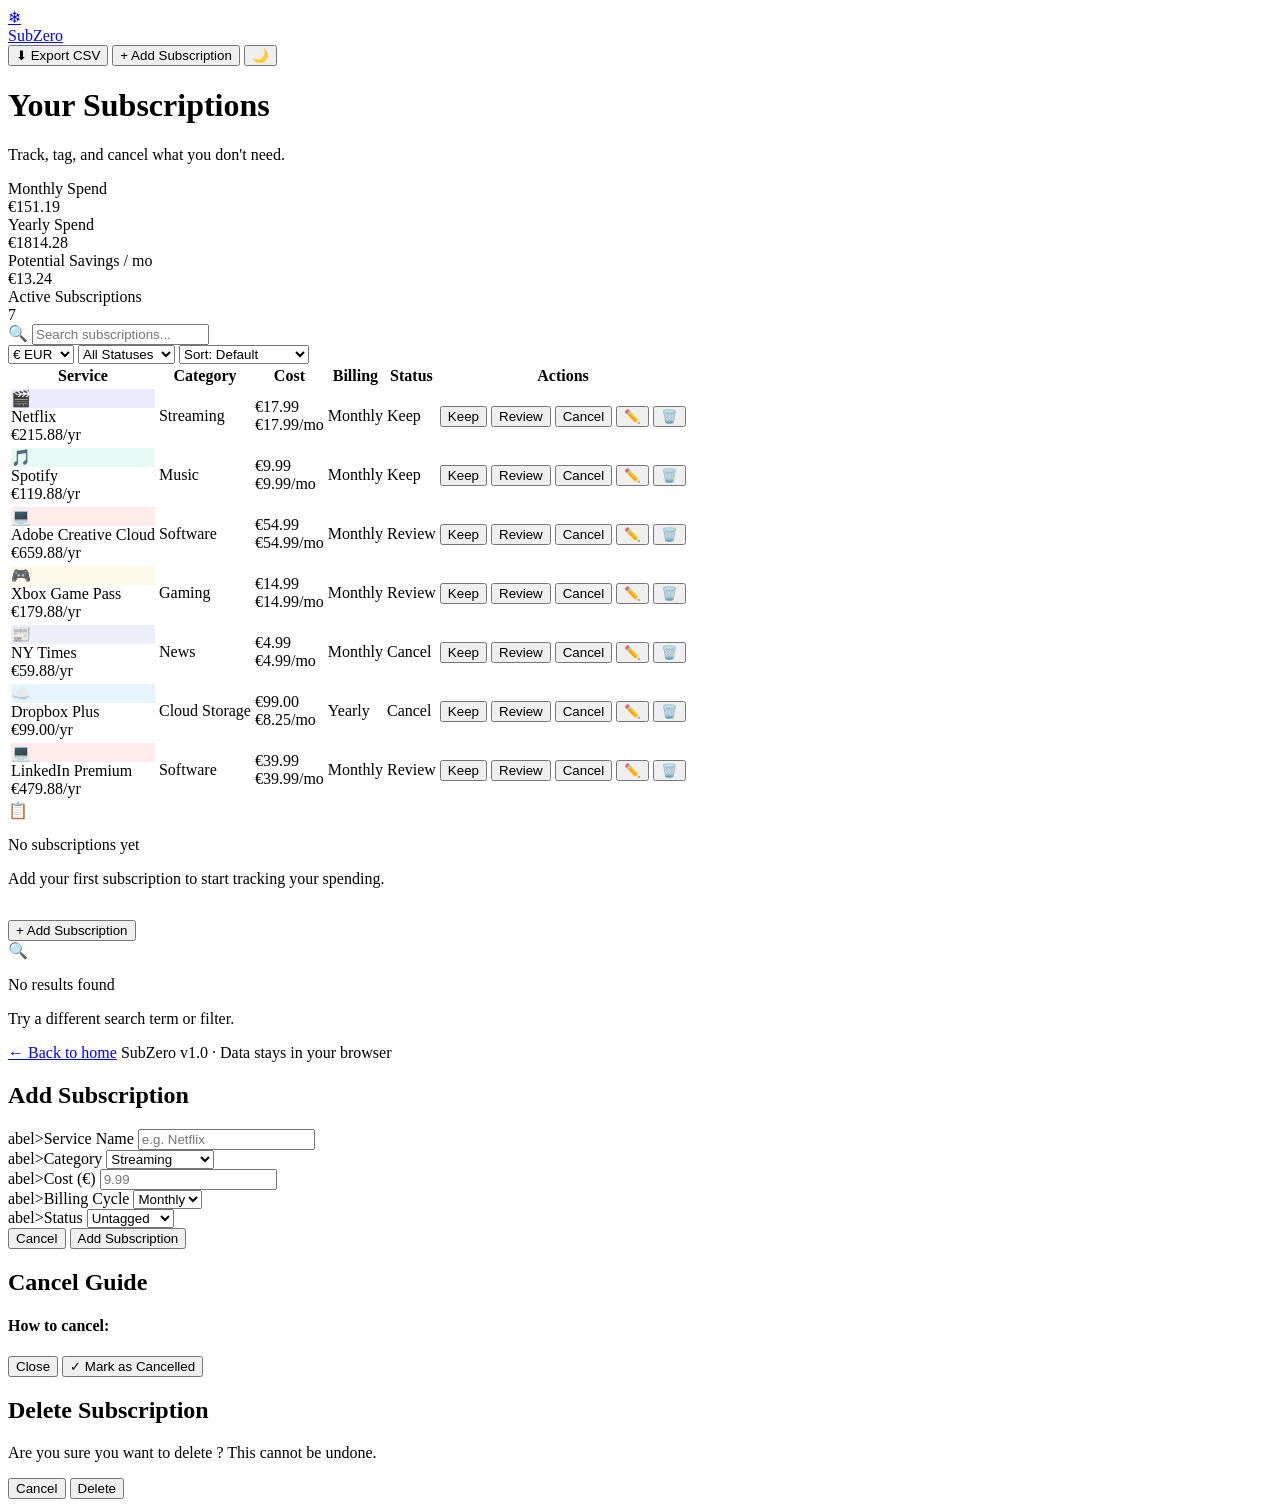
==== pages/app.html @ 042c2ed8 "feat: full redesign with landing page and dashboard" ====
<!DOCTYPE html>
<html lang="en" data-theme="dark">
<head>
  <meta charset="UTF-8" />
  <meta name="viewport" content="width=device-width, initial-scale=1.0" />
  <title>SubZero – Dashboard</title>
  <link rel="preconnect" href="https://fonts.googleapis.com" />
  <link rel="preconnect" href="https://fonts.gstatic.com" crossorigin />
  <link href="https://fonts.googleapis.com/css2?family=Inter:wght@400;500;600;700;800&display=swap" rel="stylesheet" />
  <link rel="stylesheet" href="assets/css/app.css" />
</head>
<body>

  <!-- NAVBAR -->
  <nav class="navbar">
    <a href="../index.html" class="nav-logo">
      <div class="logo-icon">❄</div>
      <span class="logo-text">SubZero</span>
    </a>
    <div class="nav-right">
      <button class="btn btn-ghost btn-sm" onclick="exportCSV()">⬇ Export CSV</button>
      <button class="btn btn-primary btn-sm" onclick="openAddModal()">+ Add Subscription</button>
      <button class="btn-icon" onclick="toggleTheme()" id="theme-btn" title="Toggle theme">🌙</button>
    </div>
  </nav>

  <!-- MAIN APP -->
  <main class="app-main">

    <!-- PAGE TITLE -->
    <div class="page-title">
      <div>
        <h1>Your Subscriptions</h1>
        <p>Track, tag, and cancel what you don't need.</p>
      </div>
    </div>

    <!-- STATS -->
    <div class="stats-grid">
      <div class="stat-card">
        <div class="stat-label">Monthly Spend</div>
        <div class="stat-value red" id="stat-monthly">€0.00</div>
      </div>
      <div class="stat-card">
        <div class="stat-label">Yearly Spend</div>
        <div class="stat-value red" id="stat-yearly">€0.00</div>
      </div>
      <div class="stat-card">
        <div class="stat-label">Potential Savings / mo</div>
        <div class="stat-value green" id="stat-savings">€0.00</div>
        <div class="progress-bar">
          <div class="progress-fill" id="savings-bar" style="width:0%"></div>
        </div>
      </div>
      <div class="stat-card">
        <div class="stat-label">Active Subscriptions</div>
        <div class="stat-value purple" id="stat-count">0</div>
      </div>
    </div>

    <!-- CONTROLS -->
    <div class="controls-row">
      <div class="search-wrap">
        <span>🔍</span>
        <input type="text" id="search-input" placeholder="Search subscriptions..." oninput="renderTable()" />
      </div>
      <select id="currency-select" onchange="changeCurrency()">
        <option value="€">€ EUR</option>
        <option value="$">$ USD</option>
        <option value="£">£ GBP</option>
        <option value="₺">₺ TRY</option>
        <option value="Fr">Fr CHF</option>
        <option value="zł">zł PLN</option>
      </select>
      <select id="filter-status" onchange="renderTable()">
        <option value="all">All Statuses</option>
        <option value="keep">✅ Keep</option>
        <option value="review">🔄 Review</option>
        <option value="cancel">❌ Cancel</option>
        <option value="none">— Untagged</option>
      </select>
      <select id="sort-select" onchange="renderTable()">
        <option value="none">Sort: Default</option>
        <option value="name-asc">Name A → Z</option>
        <option value="name-desc">Name Z → A</option>
        <option value="cost-asc">Cost: Low → High</option>
        <option value="cost-desc">Cost: High → Low</option>
      </select>
    </div>

    <!-- TABLE -->
    <div class="table-wrap">
      <table class="subs-table">
        <thead>
          <tr>
            <th>Service</th>
            <th class="hide-sm">Category</th>
            <th>Cost</th>
            <th class="hide-sm">Billing</th>
            <th>Status</th>
            <th>Actions</th>
          </tr>
        </thead>
        <tbody id="subs-body"></tbody>
      </table>

      <div id="empty-state" class="empty-state hidden">
        <div class="empty-icon">📋</div>
        <p class="empty-title">No subscriptions yet</p>
        <p class="empty-sub">Add your first subscription to start tracking your spending.</p>
        <button class="btn btn-primary" onclick="openAddModal()" style="margin-top:16px">
          + Add Subscription
        </button>
      </div>

      <div id="no-results" class="empty-state hidden">
        <div class="empty-icon">🔍</div>
        <p class="empty-title">No results found</p>
        <p class="empty-sub">Try a different search term or filter.</p>
      </div>
    </div>

  </main>

  <!-- FOOTER -->
  <footer class="app-footer">
    <a href="../index.html">← Back to home</a>
    <span>SubZero v1.0 · Data stays in your browser</span>
  </footer>

  <!-- TOAST -->
  <div id="toast" class="toast hidden"></div>

  <!-- ADD / EDIT MODAL -->
  <div id="add-modal" class="modal-overlay hidden">
    <div class="modal">
      <h2 id="modal-title">Add Subscription</h2>
      <div class="form-row">
        <div class="form-group">
          abel>Service Name</label>
          <input type="text" id="f-name" placeholder="e.g. Netflix" />
        </div>
        <div class="form-group">
          abel>Category</label>
          <select id="f-category">
            <option>Streaming</option>
            <option>Music</option>
            <option>Software</option>
            <option>Gaming</option>
            <option>News</option>
            <option>Fitness</option>
            <option>Cloud Storage</option>
            <option>Other</option>
          </select>
        </div>
      </div>
      <div class="form-row">
        <div class="form-group">
          abel>Cost (<span class="currency-label">€</span>)</label>
          <input type="number" id="f-cost" placeholder="9.99" step="0.01" min="0" />
        </div>
        <div class="form-group">
          abel>Billing Cycle</label>
          <select id="f-billing">
            <option value="monthly">Monthly</option>
            <option value="yearly">Yearly</option>
            <option value="weekly">Weekly</option>
          </select>
        </div>
      </div>
      <div class="form-group">
        abel>Status</label>
        <select id="f-status">
          <option value="none">Untagged</option>
          <option value="keep">✅ Keep</option>
          <option value="review">🔄 Review</option>
          <option value="cancel">❌ Cancel</option>
        </select>
      </div>
      <div class="modal-footer">
        <button class="btn btn-ghost" onclick="closeModal()">Cancel</button>
        <button class="btn btn-primary" id="modal-save-btn" onclick="saveSubscription()">
          Add Subscription
        </button>
      </div>
    </div>
  </div>

  <!-- CANCEL GUIDE MODAL -->
  <div id="cancel-modal" class="modal-overlay hidden">
    <div class="modal">
      <h2 id="cancel-title">Cancel Guide</h2>
      <div class="cancel-guide">
        <h4>How to cancel:</h4>
        <ol id="cancel-steps"></ol>
      </div>
      <div class="modal-footer">
        <button class="btn btn-ghost" onclick="closeCancelModal()">Close</button>
        <button class="btn btn-danger" onclick="markCancelled()">✓ Mark as Cancelled</button>
      </div>
    </div>
  </div>

  <!-- DELETE MODAL -->
  <div id="delete-modal" class="modal-overlay hidden">
    <div class="modal modal-sm">
      <h2>Delete Subscription</h2>
      <p class="delete-msg">
        Are you sure you want to delete <strong id="delete-name"></strong>?
        This cannot be undone.
      </p>
      <div class="modal-footer">
        <button class="btn btn-ghost" onclick="closeDeleteModal()">Cancel</button>
        <button class="btn btn-danger" onclick="confirmDelete()">Delete</button>
      </div>
    </div>
  </div>

  <script src="../assets/js/theme.js"></script>
  <script src="../assets/js/app.js"></script>
</body>
</html>
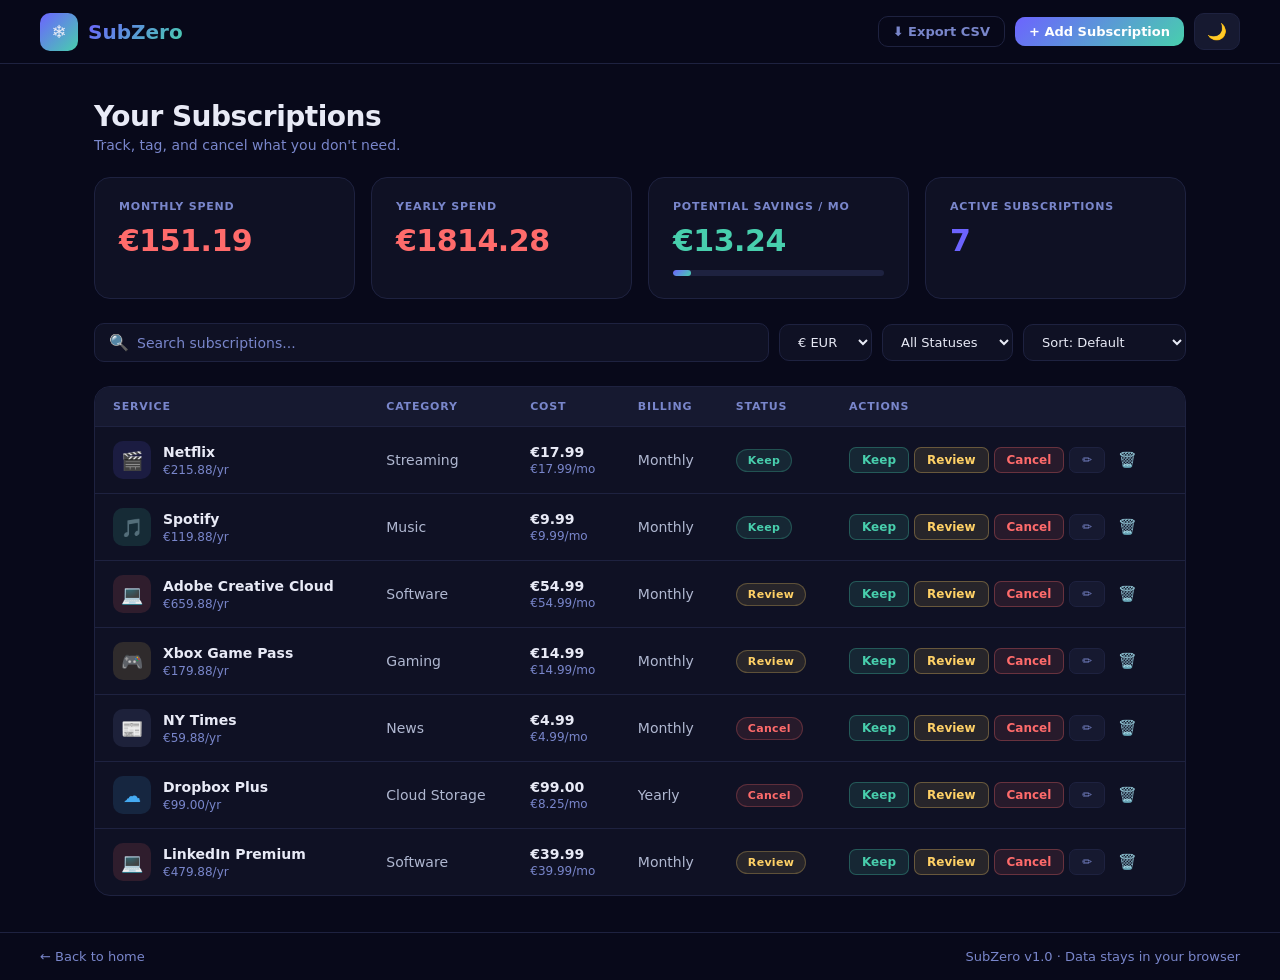
==== commit abe91c99: "path correction" ====
--- a/pages/app.html
+++ b/pages/app.html
@@ -7,7 +7,7 @@
   <link rel="preconnect" href="https://fonts.googleapis.com" />
   <link rel="preconnect" href="https://fonts.gstatic.com" crossorigin />
   <link href="https://fonts.googleapis.com/css2?family=Inter:wght@400;500;600;700;800&display=swap" rel="stylesheet" />
-  <link rel="stylesheet" href="assets/css/app.css" />
+  <link rel="stylesheet" href="../assets/css/app.css" />
 </head>
 <body>
 
--- a/assets/css/app.css
+++ b/assets/css/app.css
@@ -0,0 +1,732 @@
+/* ════════════════════════════════
+   VARIABLES
+════════════════════════════════ */
+:root {
+  --bg:          #08091a;
+  --bg2:         #0f1124;
+  --bg3:         #161930;
+  --border:      #1e2240;
+  --text:        #e8eaf6;
+  --text-muted:  #7986cb;
+  --text-dim:    #b0b8d1;
+  --purple:      #6c63ff;
+  --teal:        #48cfad;
+  --red:         #ff6b6b;
+  --yellow:      #ffd166;
+  --gradient:    linear-gradient(135deg, #6c63ff, #48cfad);
+}
+
+[data-theme="light"] {
+  --bg:         #f0f2ff;
+  --bg2:        #ffffff;
+  --bg3:        #e8ebff;
+  --border:     #d0d4f0;
+  --text:       #12152e;
+  --text-muted: #5c6bc0;
+  --text-dim:   #4a5180;
+}
+
+/* ════════════════════════════════
+   RESET
+════════════════════════════════ */
+*, *::before, *::after { box-sizing: border-box; margin: 0; padding: 0; }
+html { scroll-behavior: smooth; }
+
+body {
+  font-family: 'Inter', system-ui, sans-serif;
+  background: var(--bg);
+  color: var(--text);
+  -webkit-font-smoothing: antialiased;
+  transition: background 0.3s, color 0.3s;
+  min-height: 100vh;
+  display: flex;
+  flex-direction: column;
+}
+
+a { color: inherit; text-decoration: none; }
+
+/* ════════════════════════════════
+   SHARED ELEMENTS
+════════════════════════════════ */
+.logo-icon {
+  width: 38px;
+  height: 38px;
+  background: var(--gradient);
+  border-radius: 10px;
+  display: flex;
+  align-items: center;
+  justify-content: center;
+  font-size: 18px;
+  flex-shrink: 0;
+}
+
+.logo-text {
+  font-size: 20px;
+  font-weight: 800;
+  background: var(--gradient);
+  -webkit-background-clip: text;
+  -webkit-text-fill-color: transparent;
+  background-clip: text;
+}
+
+/* ════════════════════════════════
+   BUTTONS
+════════════════════════════════ */
+.btn {
+  display: inline-flex;
+  align-items: center;
+  justify-content: center;
+  gap: 6px;
+  padding: 9px 20px;
+  border-radius: 10px;
+  border: none;
+  cursor: pointer;
+  font-family: inherit;
+  font-size: 14px;
+  font-weight: 600;
+  transition: all 0.2s ease;
+  white-space: nowrap;
+  text-decoration: none;
+}
+
+.btn-sm {
+  padding: 7px 14px;
+  font-size: 13px;
+}
+
+.btn-primary {
+  background: var(--gradient);
+  color: #fff;
+}
+.btn-primary:hover {
+  opacity: 0.88;
+  transform: translateY(-1px);
+}
+
+.btn-ghost {
+  background: transparent;
+  border: 1px solid var(--border);
+  color: var(--text-muted);
+}
+.btn-ghost:hover {
+  border-color: var(--purple);
+  color: var(--text);
+}
+
+.btn-danger {
+  background: rgba(255, 107, 107, 0.1);
+  color: var(--red);
+  border: 1px solid var(--red);
+}
+.btn-danger:hover {
+  background: var(--red);
+  color: #fff;
+}
+
+.btn-icon {
+  background: var(--bg3);
+  border: 1px solid var(--border);
+  color: var(--text);
+  padding: 8px 12px;
+  border-radius: 10px;
+  font-size: 16px;
+  cursor: pointer;
+  transition: border-color 0.2s;
+  font-family: inherit;
+}
+.btn-icon:hover { border-color: var(--purple); }
+
+/* ── Row action buttons ── */
+.action-btn {
+  padding: 5px 12px;
+  border-radius: 7px;
+  font-size: 12px;
+  font-weight: 600;
+  cursor: pointer;
+  border: 1px solid transparent;
+  transition: all 0.15s ease;
+  font-family: inherit;
+}
+.action-btn:hover {
+  transform: translateY(-1px);
+  opacity: 0.85;
+}
+
+.action-keep {
+  background: rgba(72, 207, 173, 0.12);
+  color: var(--teal);
+  border-color: rgba(72, 207, 173, 0.3);
+}
+.action-review {
+  background: rgba(255, 209, 102, 0.1);
+  color: var(--yellow);
+  border-color: rgba(255, 209, 102, 0.3);
+}
+.action-cancel {
+  background: rgba(255, 107, 107, 0.1);
+  color: var(--red);
+  border-color: rgba(255, 107, 107, 0.3);
+}
+.action-edit {
+  background: var(--bg3);
+  color: var(--text-muted);
+  border-color: var(--border);
+}
+.action-delete {
+  background: transparent;
+  color: var(--red);
+  border-color: transparent;
+  font-size: 15px;
+  padding: 4px 7px;
+}
+
+/* ════════════════════════════════
+   NAVBAR
+════════════════════════════════ */
+.navbar {
+  position: sticky;
+  top: 0;
+  z-index: 100;
+  display: flex;
+  align-items: center;
+  justify-content: space-between;
+  padding: 0 40px;
+  height: 64px;
+  background: rgba(8, 9, 26, 0.9);
+  backdrop-filter: blur(16px);
+  -webkit-backdrop-filter: blur(16px);
+  border-bottom: 1px solid var(--border);
+  gap: 16px;
+  flex-shrink: 0;
+}
+
+[data-theme="light"] .navbar {
+  background: rgba(255, 255, 255, 0.9);
+}
+
+.nav-logo {
+  display: flex;
+  align-items: center;
+  gap: 10px;
+}
+
+.nav-right {
+  display: flex;
+  align-items: center;
+  gap: 10px;
+  flex-wrap: wrap;
+}
+
+/* ════════════════════════════════
+   MAIN APP LAYOUT
+════════════════════════════════ */
+.app-main {
+  flex: 1;
+  max-width: 1140px;
+  width: 100%;
+  margin: 0 auto;
+  padding: 36px 24px;
+  display: flex;
+  flex-direction: column;
+  gap: 24px;
+}
+
+/* ════════════════════════════════
+   PAGE TITLE
+════════════════════════════════ */
+.page-title h1 {
+  font-size: 28px;
+  font-weight: 800;
+  letter-spacing: -0.5px;
+}
+
+.page-title p {
+  font-size: 14px;
+  color: var(--text-muted);
+  margin-top: 4px;
+}
+
+/* ════════════════════════════════
+   STATS GRID
+════════════════════════════════ */
+.stats-grid {
+  display: grid;
+  grid-template-columns: repeat(auto-fit, minmax(200px, 1fr));
+  gap: 16px;
+}
+
+.stat-card {
+  background: var(--bg2);
+  border: 1px solid var(--border);
+  border-radius: 16px;
+  padding: 22px 24px;
+  transition: border-color 0.2s, transform 0.2s;
+}
+
+.stat-card:hover {
+  border-color: var(--purple);
+  transform: translateY(-2px);
+}
+
+.stat-label {
+  font-size: 11px;
+  font-weight: 600;
+  color: var(--text-muted);
+  text-transform: uppercase;
+  letter-spacing: 0.8px;
+  margin-bottom: 10px;
+}
+
+.stat-value {
+  font-size: 30px;
+  font-weight: 800;
+  letter-spacing: -0.5px;
+}
+
+.stat-value.red    { color: var(--red);    }
+.stat-value.green  { color: var(--teal);   }
+.stat-value.purple { color: var(--purple); }
+
+.progress-bar {
+  background: var(--border);
+  border-radius: 99px;
+  height: 6px;
+  overflow: hidden;
+  margin-top: 12px;
+}
+
+.progress-fill {
+  height: 100%;
+  border-radius: 99px;
+  background: var(--gradient);
+  transition: width 0.5s ease;
+}
+
+/* ════════════════════════════════
+   CONTROLS ROW
+════════════════════════════════ */
+.controls-row {
+  display: flex;
+  gap: 10px;
+  flex-wrap: wrap;
+  align-items: center;
+}
+
+.search-wrap {
+  display: flex;
+  align-items: center;
+  gap: 8px;
+  background: var(--bg2);
+  border: 1px solid var(--border);
+  border-radius: 10px;
+  padding: 9px 14px;
+  flex: 1;
+  min-width: 200px;
+  transition: border-color 0.2s;
+}
+.search-wrap:focus-within { border-color: var(--purple); }
+
+.search-wrap input {
+  background: transparent;
+  border: none;
+  outline: none;
+  color: var(--text);
+  font-size: 14px;
+  font-family: inherit;
+  width: 100%;
+}
+.search-wrap input::placeholder { color: var(--text-muted); }
+
+.controls-row select {
+  background: var(--bg2);
+  border: 1px solid var(--border);
+  border-radius: 10px;
+  padding: 9px 14px;
+  color: var(--text);
+  font-size: 13px;
+  font-family: inherit;
+  cursor: pointer;
+  outline: none;
+  transition: border-color 0.2s;
+}
+.controls-row select:hover,
+.controls-row select:focus { border-color: var(--purple); }
+
+/* ════════════════════════════════
+   TABLE WRAP
+════════════════════════════════ */
+.table-wrap {
+  background: var(--bg2);
+  border: 1px solid var(--border);
+  border-radius: 16px;
+  overflow: hidden;
+}
+
+.subs-table {
+  width: 100%;
+  border-collapse: collapse;
+}
+
+.subs-table thead {
+  background: var(--bg3);
+}
+
+.subs-table th {
+  text-align: left;
+  padding: 13px 18px;
+  font-size: 11px;
+  font-weight: 700;
+  color: var(--text-muted);
+  text-transform: uppercase;
+  letter-spacing: 0.8px;
+  border-bottom: 1px solid var(--border);
+  white-space: nowrap;
+}
+
+.subs-table td {
+  padding: 14px 18px;
+  border-bottom: 1px solid var(--border);
+  vertical-align: middle;
+  font-size: 14px;
+}
+
+.subs-table tbody tr:last-child td {
+  border-bottom: none;
+}
+
+.subs-table tbody tr {
+  transition: background 0.15s;
+}
+
+.subs-table tbody tr:hover td {
+  background: var(--bg3);
+}
+
+/* ── Service cell ── */
+.sub-name {
+  display: flex;
+  align-items: center;
+  gap: 12px;
+}
+
+.sub-icon {
+  width: 38px;
+  height: 38px;
+  border-radius: 10px;
+  display: flex;
+  align-items: center;
+  justify-content: center;
+  font-size: 18px;
+  flex-shrink: 0;
+}
+
+.sub-title {
+  font-weight: 600;
+  font-size: 14px;
+  line-height: 1.3;
+}
+
+.sub-yearly {
+  font-size: 12px;
+  color: var(--text-muted);
+  margin-top: 2px;
+}
+
+/* ── Cost cell ── */
+.cost-main {
+  font-weight: 700;
+  font-size: 14px;
+}
+
+.cost-sub {
+  font-size: 12px;
+  color: var(--text-muted);
+  margin-top: 2px;
+}
+
+/* ── Billing cell ── */
+.billing-text {
+  color: var(--text-dim);
+  font-size: 13px;
+}
+
+/* ════════════════════════════════
+   BADGES
+════════════════════════════════ */
+.badge {
+  display: inline-block;
+  padding: 4px 11px;
+  border-radius: 99px;
+  font-size: 11px;
+  font-weight: 700;
+  letter-spacing: 0.3px;
+  white-space: nowrap;
+}
+
+.badge-keep {
+  background: rgba(72, 207, 173, 0.12);
+  color: var(--teal);
+  border: 1px solid rgba(72, 207, 173, 0.25);
+}
+.badge-review {
+  background: rgba(255, 209, 102, 0.1);
+  color: var(--yellow);
+  border: 1px solid rgba(255, 209, 102, 0.25);
+}
+.badge-cancel {
+  background: rgba(255, 107, 107, 0.1);
+  color: var(--red);
+  border: 1px solid rgba(255, 107, 107, 0.25);
+}
+.badge-none {
+  background: var(--bg3);
+  color: var(--text-muted);
+  border: 1px solid var(--border);
+}
+
+/* ── Actions cell ── */
+.actions-row {
+  display: flex;
+  gap: 5px;
+  flex-wrap: wrap;
+  align-items: center;
+}
+
+/* ════════════════════════════════
+   EMPTY STATES
+════════════════════════════════ */
+.empty-state {
+  text-align: center;
+  padding: 64px 24px;
+  display: flex;
+  flex-direction: column;
+  align-items: center;
+  gap: 8px;
+}
+
+.empty-icon {
+  font-size: 48px;
+  margin-bottom: 8px;
+}
+
+.empty-title {
+  font-size: 18px;
+  font-weight: 700;
+}
+
+.empty-sub {
+  font-size: 14px;
+  color: var(--text-muted);
+  max-width: 320px;
+  line-height: 1.6;
+}
+
+.hidden { display: none !important; }
+
+/* ════════════════════════════════
+   MODALS
+════════════════════════════════ */
+.modal-overlay {
+  position: fixed;
+  inset: 0;
+  background: rgba(0, 0, 0, 0.7);
+  display: flex;
+  align-items: center;
+  justify-content: center;
+  z-index: 200;
+  backdrop-filter: blur(8px);
+  -webkit-backdrop-filter: blur(8px);
+  padding: 20px;
+}
+
+.modal {
+  background: var(--bg2);
+  border: 1px solid var(--border);
+  border-radius: 20px;
+  padding: 32px;
+  width: 100%;
+  max-width: 480px;
+  animation: slideUp 0.22s ease;
+  box-shadow: 0 24px 64px rgba(0, 0, 0, 0.5);
+}
+
+.modal-sm {
+  max-width: 380px;
+}
+
+@keyframes slideUp {
+  from { transform: translateY(24px); opacity: 0; }
+  to   { transform: translateY(0);    opacity: 1; }
+}
+
+.modal h2 {
+  font-size: 20px;
+  font-weight: 800;
+  margin-bottom: 22px;
+  background: var(--gradient);
+  -webkit-background-clip: text;
+  -webkit-text-fill-color: transparent;
+  background-clip: text;
+}
+
+/* ── Form elements ── */
+.form-group { margin-bottom: 16px; }
+
+.form-group label {
+  display: block;
+  font-size: 12px;
+  font-weight: 600;
+  color: var(--text-muted);
+  text-transform: uppercase;
+  letter-spacing: 0.6px;
+  margin-bottom: 7px;
+}
+
+.form-group input,
+.form-group select {
+  width: 100%;
+  background: var(--bg);
+  border: 1px solid var(--border);
+  border-radius: 10px;
+  padding: 11px 14px;
+  color: var(--text);
+  font-size: 14px;
+  font-family: inherit;
+  outline: none;
+  transition: border-color 0.2s;
+}
+
+.form-group input:focus,
+.form-group select:focus { border-color: var(--purple); }
+
+.form-group input::placeholder { color: var(--text-muted); }
+
+.form-row {
+  display: grid;
+  grid-template-columns: 1fr 1fr;
+  gap: 14px;
+}
+
+.modal-footer {
+  display: flex;
+  gap: 10px;
+  justify-content: flex-end;
+  margin-top: 22px;
+  padding-top: 18px;
+  border-top: 1px solid var(--border);
+}
+
+/* ── Delete modal ── */
+.delete-msg {
+  font-size: 14px;
+  color: var(--text-dim);
+  line-height: 1.65;
+  margin-bottom: 4px;
+}
+
+.delete-msg strong { color: var(--text); }
+
+/* ── Cancel guide modal ── */
+.cancel-guide {
+  background: var(--bg);
+  border: 1px solid var(--border);
+  border-radius: 12px;
+  padding: 18px;
+  margin-top: 4px;
+}
+
+.cancel-guide h4 {
+  font-size: 12px;
+  font-weight: 700;
+  text-transform: uppercase;
+  letter-spacing: 0.6px;
+  color: var(--yellow);
+  margin-bottom: 12px;
+}
+
+.cancel-guide ol {
+  padding-left: 18px;
+  display: flex;
+  flex-direction: column;
+  gap: 8px;
+}
+
+.cancel-guide li {
+  font-size: 14px;
+  color: var(--text-dim);
+  line-height: 1.5;
+}
+
+/* ════════════════════════════════
+   TOAST
+════════════════════════════════ */
+.toast {
+  position: fixed;
+  bottom: 28px;
+  left: 50%;
+  transform: translateX(-50%);
+  background: var(--bg2);
+  border: 1px solid var(--border);
+  color: var(--text);
+  padding: 12px 22px;
+  border-radius: 99px;
+  font-size: 13px;
+  font-weight: 500;
+  box-shadow: 0 8px 32px rgba(0, 0, 0, 0.4);
+  z-index: 300;
+  white-space: nowrap;
+  animation: toastIn 0.25s ease;
+}
+
+.toast.success { border-color: var(--teal);   color: var(--teal);   }
+.toast.error   { border-color: var(--red);    color: var(--red);    }
+.toast.info    { border-color: var(--purple); color: var(--purple); }
+
+@keyframes toastIn {
+  from { opacity: 0; transform: translateX(-50%) translateY(12px); }
+  to   { opacity: 1; transform: translateX(-50%) translateY(0);    }
+}
+
+/* ════════════════════════════════
+   APP FOOTER
+════════════════════════════════ */
+.app-footer {
+  display: flex;
+  align-items: center;
+  justify-content: space-between;
+  padding: 16px 40px;
+  border-top: 1px solid var(--border);
+  font-size: 13px;
+  color: var(--text-muted);
+  flex-shrink: 0;
+}
+
+.app-footer a {
+  color: var(--text-muted);
+  transition: color 0.2s;
+}
+.app-footer a:hover { color: var(--text); }
+
+/* ════════════════════════════════
+   RESPONSIVE
+════════════════════════════════ */
+@media (max-width: 768px) {
+  .navbar        { padding: 0 16px; }
+  .app-main      { padding: 20px 16px; gap: 16px; }
+  .form-row      { grid-template-columns: 1fr; }
+  .hide-sm       { display: none; }
+  .stat-value    { font-size: 24px; }
+  .controls-row  { gap: 8px; }
+  .app-footer    { padding: 14px 16px; flex-direction: column; gap: 6px; text-align: center; }
+  .subs-table th,
+  .subs-table td { padding: 12px 12px; }
+  .actions-row   { gap: 4px; }
+  .action-btn    { padding: 4px 9px; font-size: 11px; }
+  .modal         { padding: 22px; }
+  .controls-row select { font-size: 12px; padding: 8px 10px; }
+}
+
+@media (max-width: 480px) {
+  .nav-right .btn-ghost  { display: none; }
+  .stats-grid            { grid-template-columns: 1fr 1fr; }
+}
